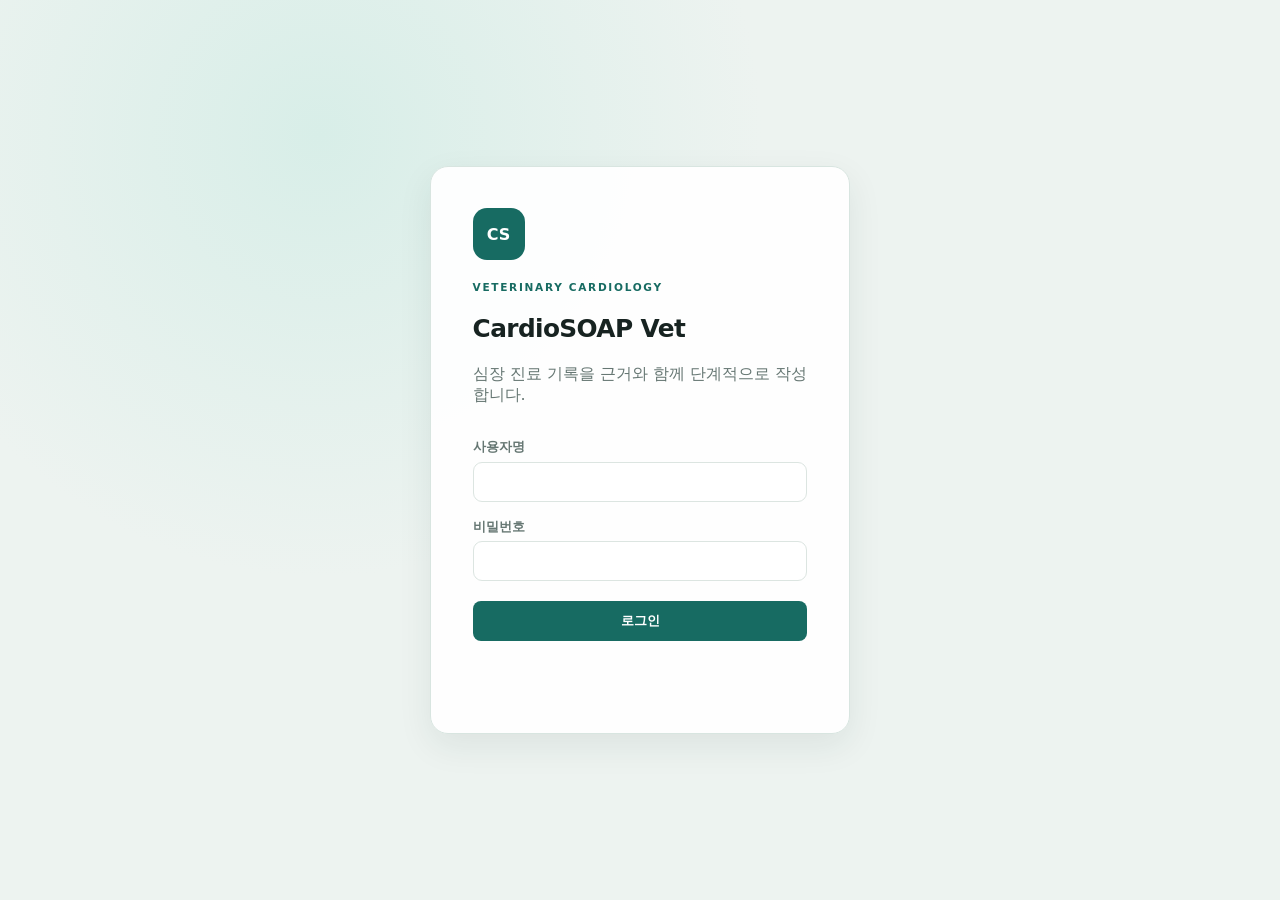
==== static/index.html @ a6a86995 "차트번호 C-000001자동입력하고 레이블로보여주고 커서는 환자입력박스에서감박인다" ====
<!DOCTYPE html>
<html lang="ko">
<head>
    <meta charset="UTF-8">
    <meta name="viewport" content="width=device-width, initial-scale=1.0">
    <meta name="color-scheme" content="light">
    <title>CardioSOAP Vet</title>
    <link rel="stylesheet" href="/static/css/app.css">
</head>
<body>
    <section id="login-view" class="login-view">
        <form id="login-form" class="login-card">
            <div class="brand-mark">CS</div>
            <p class="eyebrow">VETERINARY CARDIOLOGY</p>
            <h1>CardioSOAP Vet</h1>
            <p class="muted">심장 진료 기록을 근거와 함께 단계적으로 작성합니다.</p>
            <label>사용자명<input name="username" autocomplete="username" required></label>
            <label>비밀번호<input name="password" type="password" autocomplete="current-password" required></label>
            <button type="submit" class="primary">로그인</button>
            <p id="login-error" class="error" role="alert"></p>
        </form>
    </section>

    <div id="app-view" class="app-view hidden">
        <header class="topbar">
            <div class="brand-inline"><span>CS</span><strong>CardioSOAP Vet</strong></div>
            <div class="topbar-actions">
                <span id="model-badge" class="badge">AI 설정 확인 중</span>
                <span id="user-name"></span>
                <button id="logout-button" class="ghost">로그아웃</button>
            </div>
        </header>

        <div class="workspace">
            <aside class="left-panel panel">
                <div class="panel-heading">
                    <div><p class="eyebrow">PATIENTS</p><h2>환자</h2></div>
                    <button id="toggle-patient-form" class="icon-button" title="환자 추가">＋</button>
                </div>
                <input id="patient-search" class="search" placeholder="이름 또는 차트번호 검색">
                <form id="patient-form" class="stack compact-form hidden">
                    <p id="new-patient-chart" class="patient-chart-label" aria-live="polite">차트번호 확인 중…</p>
                    <input name="name" placeholder="환자 이름 *" required>
                    <div class="field-row">
                        <input name="species" placeholder="축종 (예: Canine) *" required>
                        <input name="breed" placeholder="품종">
                    </div>
                    <div class="field-row">
                        <select name="sex"><option value="unknown">성별 미상</option><option value="male">수컷</option><option value="female">암컷</option></select>
                        <select name="neutered"><option value="">중성화 미상</option><option value="true">중성화</option><option value="false">미중성화</option></select>
                    </div>
                    <div class="form-actions"><button type="button" data-cancel="patient">취소</button><button class="primary">저장</button></div>
                </form>
                <div id="patient-list" class="item-list"></div>
            </aside>

            <main class="main-panel">
                <section id="empty-state" class="empty-state panel">
                    <div class="empty-icon">♡</div>
                    <h2>환자를 선택하세요</h2>
                    <p>환자 정보와 진료 History를 확인하고 새 SOAP 작성을 시작할 수 있습니다.</p>
                </section>

                <div id="patient-workspace" class="hidden">
                    <section class="patient-banner panel">
                        <div>
                            <p id="patient-chart" class="patient-chart-label"></p>
                            <h1 id="patient-title"></h1>
                            <p id="patient-meta" class="muted"></p>
                        </div>
                        <button id="new-encounter-button" class="primary">새 진료</button>
                    </section>

                    <form id="encounter-form" class="panel form-grid hidden">
                        <div class="section-title"><h2>새 진료 기록</h2><button type="button" data-cancel="encounter" class="ghost">닫기</button></div>
                        <label>질병 카테고리<select name="disease_id" id="encounter-disease"><option value="">미선택</option></select></label>
                        <label>진료일시<input name="visit_at" type="datetime-local"></label>
                        <label class="wide">주호소<textarea name="chief_complaint" rows="2"></textarea></label>
                        <label class="wide">History<textarea name="history_text" rows="4" placeholder="증상 시작, 경과, 투약, 과거력"></textarea></label>
                        <label class="wide">신체검사/기초 소견<textarea name="physical_exam" rows="4"></textarea></label>
                        <div class="form-actions wide"><button class="primary">진료 생성 후 SOAP 작성</button></div>
                    </form>

                    <section class="panel">
                        <div class="section-title"><div><p class="eyebrow">HISTORY</p><h2>진료 이력</h2></div></div>
                        <div id="encounter-list" class="encounter-list"></div>
                    </section>

                    <section id="encounter-workspace" class="hidden">
                        <div class="encounter-header panel">
                            <div><p id="encounter-date" class="eyebrow"></p><h2 id="encounter-title">진료 SOAP</h2><p id="encounter-summary" class="muted"></p></div>
                            <span id="encounter-status" class="status"></span>
                        </div>

                        <section id="encounter-details" class="panel encounter-details collapsed">
                            <button type="button" id="encounter-details-toggle" class="encounter-details-header" aria-expanded="false">
                                <div>
                                    <p class="eyebrow">ENCOUNTER</p>
                                    <h2>진료 기본정보</h2>
                                </div>
                                <span id="encounter-details-preview" class="soap-preview"></span>
                                <span class="soap-chevron" aria-hidden="true"></span>
                            </button>
                            <form id="encounter-edit-form" class="form-grid">
                                <label>질병 카테고리<select name="disease_id" id="encounter-edit-disease"><option value="">미선택</option></select></label>
                                <label>진료일시<input name="visit_at" type="datetime-local"></label>
                                <label class="wide">주호소<textarea name="chief_complaint" rows="2"></textarea></label>
                                <label class="wide">History<textarea name="history_text" rows="4"></textarea></label>
                                <label class="wide">신체검사/기초 소견<textarea name="physical_exam" rows="4"></textarea></label>
                                <div class="form-actions wide">
                                    <span class="muted small">임상 내용을 수정하면 기존 SOAP는 재검토 상태가 됩니다.</span>
                                    <button class="secondary">기본정보 저장</button>
                                </div>
                            </form>
                        </section>

                        <div class="clinical-grid">
                            <section class="panel xray-panel">
                                <div class="section-title"><div><p class="eyebrow">IMAGING</p><h2>X-ray 및 판독 소견</h2></div></div>
                                <form id="xray-form" class="stack compact-form">
                                    <input name="file" type="file" accept="image/jpeg,image/png" required>
                                    <input name="body_region" placeholder="촬영 부위">
                                    <textarea name="reading_text" rows="3" placeholder="수의사 판독 소견 — AI에는 이 텍스트만 전달됩니다."></textarea>
                                    <button class="secondary">업로드</button>
                                </form>
                                <div id="xray-list" class="xray-list"></div>
                            </section>

                            <section class="panel soap-panel">
                                <div class="section-title">
                                    <div><p class="eyebrow">ASSISTED NOTE</p><h2>단계별 SOAP</h2></div>
                                    <span class="review-warning">AI 초안 · 수의사 검토 필수</span>
                                </div>
                                <div id="soap-steps" class="soap-steps"></div>
                            </section>
                        </div>
                    </section>
                </div>
            </main>

            <aside class="right-panel panel">
                <section>
                    <div class="panel-heading"><div><p class="eyebrow">DISEASES</p><h2>질병 분류</h2></div></div>
                    <form id="disease-form" class="stack compact-form">
                        <input name="name" placeholder="질병명" required>
                        <input name="category" value="심장질환" placeholder="카테고리">
                        <button class="secondary">추가</button>
                    </form>
                    <div id="disease-list" class="tag-list"></div>
                </section>
                <hr>
                <section>
                    <div class="panel-heading"><div><p class="eyebrow">KNOWLEDGE</p><h2>의학 문서 인덱스</h2></div></div>
                    <p class="muted small"><code>storage/knowledge/inbox</code>에 PDF를 넣은 뒤 실행하세요.</p>
                    <div id="knowledge-summary" class="knowledge-summary"></div>
                    <div class="field-row">
                        <button id="incremental-index" class="secondary">증분 갱신</button>
                        <button id="full-index" class="danger-ghost">전체 재색인</button>
                    </div>
                    <div id="index-jobs" class="job-list"></div>
                </section>
            </aside>
        </div>
    </div>

    <div id="toast-region" class="toast-region" aria-live="polite"></div>
    <script type="module" src="/static/js/app.js"></script>
</body>
</html>
---- static/css/app.css ----
:root {
    --ink: #172321;
    --muted: #667773;
    --paper: #f3f6f3;
    --surface: #ffffff;
    --line: #dce5e1;
    --teal: #176b62;
    --teal-dark: #0f514b;
    --teal-soft: #e4f2ef;
    --gold: #b7853f;
    --danger: #a94141;
    --shadow: 0 12px 34px rgba(24, 52, 47, .08);
    font-family: Inter, Pretendard, "Noto Sans KR", system-ui, sans-serif;
    color: var(--ink);
    background: var(--paper);
}

* { box-sizing: border-box; }
body { margin: 0; min-height: 100vh; background: var(--paper); }
button, input, select, textarea { font: inherit; }
button { cursor: pointer; }
button:disabled { cursor: not-allowed; opacity: .5; }
input, select, textarea {
    width: 100%;
    border: 1px solid var(--line);
    border-radius: 9px;
    background: #fff;
    color: var(--ink);
    padding: .72rem .8rem;
    outline: none;
}
input:focus, select:focus, textarea:focus { border-color: var(--teal); box-shadow: 0 0 0 3px rgba(23,107,98,.11); }
textarea { resize: vertical; line-height: 1.55; }
label { display: grid; gap: .35rem; color: var(--muted); font-size: .82rem; font-weight: 650; }
hr { border: 0; border-top: 1px solid var(--line); margin: 1.5rem 0; }
code { font-size: .78rem; overflow-wrap: anywhere; }
.hidden { display: none !important; }
.muted { color: var(--muted); }
.small { font-size: .78rem; line-height: 1.55; }
.error { min-height: 1.3rem; color: var(--danger); font-size: .85rem; }
.eyebrow { margin: 0 0 .28rem; color: var(--teal); font-size: .66rem; font-weight: 800; letter-spacing: .16em; }
h1, h2, p { margin-top: 0; }
h1 { margin-bottom: .35rem; font-size: 1.55rem; letter-spacing: -.025em; }
h2 { margin-bottom: 0; font-size: 1.04rem; }

.login-view { min-height: 100vh; display: grid; place-items: center; padding: 2rem; background: radial-gradient(circle at 25% 15%, #d8eee8, transparent 36%), #edf3f0; }
.login-card { width: min(420px, 100%); display: grid; gap: 1rem; padding: 2.6rem; background: rgba(255,255,255,.94); border: 1px solid #d8e5e0; border-radius: 18px; box-shadow: var(--shadow); }
.brand-mark, .brand-inline span { display: grid; place-items: center; background: var(--teal); color: #fff; font-weight: 800; }
.brand-mark { width: 52px; height: 52px; border-radius: 14px; margin-bottom: .3rem; }
.login-card .primary { margin-top: .25rem; }

.topbar { height: 64px; display: flex; align-items: center; justify-content: space-between; gap: 1rem; padding: 0 1.25rem; color: #fff; background: #123e39; }
.brand-inline, .topbar-actions { display: flex; align-items: center; gap: .75rem; }
.brand-inline span { width: 34px; height: 34px; border-radius: 8px; background: rgba(255,255,255,.13); }
.topbar-actions { font-size: .8rem; }
.badge { padding: .35rem .65rem; border: 1px solid rgba(255,255,255,.18); border-radius: 999px; color: #d9ebe7; }

.workspace { display: grid; grid-template-columns: 275px minmax(540px, 1fr) 290px; min-height: calc(100vh - 64px); }
.panel { background: var(--surface); border: 1px solid var(--line); border-radius: 12px; box-shadow: 0 4px 16px rgba(24,52,47,.035); }
.left-panel, .right-panel { border-radius: 0; border-width: 0 1px 0 0; padding: 1.15rem; box-shadow: none; overflow-y: auto; max-height: calc(100vh - 64px); }
.right-panel { border-width: 0 0 0 1px; }
.main-panel { padding: 1.2rem; min-width: 0; overflow-y: auto; max-height: calc(100vh - 64px); }
.panel-heading, .section-title, .patient-banner, .encounter-header { display: flex; align-items: center; justify-content: space-between; gap: 1rem; }
.panel-heading { margin-bottom: .9rem; }
.section-title { grid-column: 1 / -1; margin-bottom: 1rem; }
.icon-button { width: 34px; height: 34px; border: 0; border-radius: 9px; color: var(--teal); background: var(--teal-soft); font-size: 1.25rem; }

.primary, .secondary, .ghost, .danger-ghost, button:not([class]) {
    border-radius: 8px; border: 1px solid transparent; padding: .62rem .86rem; font-weight: 700; font-size: .82rem;
}
.primary { color: #fff; background: var(--teal); }
.primary:hover { background: var(--teal-dark); }
.secondary { color: var(--teal); background: var(--teal-soft); border-color: #c9e3dd; }
.ghost { color: inherit; background: transparent; border-color: currentColor; opacity: .78; }
.danger-ghost { color: var(--danger); background: #fff7f7; border-color: #eed2d2; }
.search { margin-bottom: .75rem; background: #f8faf9; }
.stack { display: grid; gap: .65rem; }
.compact-form { margin-bottom: 1rem; padding: .85rem; border-radius: 10px; background: #f7faf8; }
.field-row { display: grid; grid-template-columns: 1fr 1fr; gap: .55rem; }
.form-actions { display: flex; justify-content: flex-end; gap: .5rem; }

.item-list { display: grid; gap: .45rem; }
.patient-item { padding: .8rem; border: 1px solid transparent; border-radius: 10px; cursor: pointer; transition: .15s ease; }
.patient-item:hover, .patient-item.active { border-color: #c8ddd7; background: var(--teal-soft); }
.patient-item strong { display: block; margin-bottom: .25rem; font-size: .9rem; }
.patient-item span { color: var(--muted); font-size: .73rem; }
.patient-item .patient-list-chart {
    display: inline-flex;
    width: fit-content;
    margin-bottom: .4rem;
    padding: .2rem .45rem;
    border: 1px solid #c9e3dd;
    border-radius: 999px;
    color: var(--teal-dark);
    background: var(--teal-soft);
    font-size: .65rem;
    font-weight: 800;
    font-variant-numeric: tabular-nums;
}
.empty-state { min-height: 58vh; display: grid; place-content: center; justify-items: center; padding: 3rem; text-align: center; color: var(--muted); }
.empty-icon { margin-bottom: 1rem; color: var(--teal); font-size: 3rem; }
.patient-banner, .encounter-header { padding: 1.1rem 1.25rem; margin-bottom: 1rem; }
.patient-banner p, .encounter-header p { margin-bottom: 0; }
.patient-banner .patient-chart-label,
.compact-form .patient-chart-label {
    display: inline-flex;
    align-items: center;
    width: fit-content;
    margin-bottom: .45rem;
    padding: .3rem .62rem;
    border: 1px solid #c9e3dd;
    border-radius: 999px;
    color: var(--teal-dark);
    background: var(--teal-soft);
    font-size: .7rem;
    font-weight: 800;
    font-variant-numeric: tabular-nums;
    letter-spacing: .04em;
}
.form-grid { display: grid; grid-template-columns: 1fr 1fr; gap: .9rem; margin-bottom: 1rem; padding: 1.15rem; }
.wide { grid-column: 1 / -1; }
.encounter-details { margin-bottom: 1rem; padding: 1.1rem; }
.encounter-details-header { display: flex; align-items: center; gap: .7rem; width: 100%; padding: 0; border: 0; color: inherit; background: transparent; text-align: left; }
.encounter-details-header h2 { margin-bottom: 0; }
.encounter-details.expanded .soap-preview { display: none; }
.encounter-details.expanded .soap-chevron { transform: translateY(.12rem) rotate(-135deg); }
.encounter-details.collapsed #encounter-edit-form { display: none; }
.encounter-details.expanded #encounter-edit-form { margin-top: 1rem; }
.encounter-details .form-grid { margin: 0; padding: 0; }
.encounter-details .form-actions { align-items: center; justify-content: space-between; }
.main-panel > div > .panel, #patient-workspace > .panel { margin-bottom: 1rem; }
.encounter-list { display: grid; gap: .55rem; }
.encounter-card { display: grid; grid-template-columns: 100px 1fr auto; gap: .85rem; align-items: center; padding: .8rem; border: 1px solid var(--line); border-radius: 10px; cursor: pointer; }
.encounter-card:hover, .encounter-card.active { border-color: var(--teal); }
.encounter-card time { font-size: .74rem; color: var(--muted); }
.encounter-card strong { font-size: .86rem; }
.status { display: inline-flex; align-items: center; width: fit-content; padding: .28rem .55rem; border-radius: 999px; background: #edf3f1; color: var(--muted); font-size: .68rem; font-weight: 800; }
.status.completed { color: var(--teal); background: var(--teal-soft); }

.clinical-grid { display: grid; grid-template-columns: minmax(230px, 31%) 1fr; gap: 1rem; align-items: start; }
.xray-panel, .soap-panel { padding: 1.1rem; }
.xray-list { display: grid; gap: .65rem; margin-top: 1rem; }
.xray-card { overflow: hidden; border: 1px solid var(--line); border-radius: 9px; }
.xray-card img { display: block; width: 100%; height: 145px; object-fit: cover; background: #eef1ef; }
.xray-card div { padding: .65rem; }
.xray-card textarea { margin-top: .5rem; font-size: .76rem; }
.review-warning { padding: .36rem .58rem; border-radius: 7px; color: #795720; background: #fff4dc; font-size: .68rem; font-weight: 800; }
.soap-steps { display: grid; gap: .8rem; }
.soap-step { border: 1px solid var(--line); border-radius: 10px; overflow: hidden; }
.soap-step.expanded { border-color: #b7d5ce; }
.soap-step.locked { opacity: .62; }
.soap-step-header { display: flex; align-items: center; gap: .7rem; width: 100%; padding: .75rem; border: 0; color: inherit; background: #f7faf8; text-align: left; }
.soap-step-header:hover { background: #eef6f3; }
.stage-letter { display: grid; place-items: center; flex: 0 0 auto; width: 32px; height: 32px; border-radius: 9px; color: #fff; background: var(--teal); font-weight: 900; }
.soap-step-header strong { flex: 0 1 auto; }
.soap-preview { flex: 1; min-width: 0; overflow: hidden; color: var(--muted); font-size: .75rem; font-weight: 500; text-overflow: ellipsis; white-space: nowrap; }
.soap-step.expanded .soap-preview { display: none; }
.soap-step-header .status { margin-left: auto; }
.soap-chevron { flex: 0 0 auto; width: .42rem; height: .42rem; border-right: 2px solid var(--muted); border-bottom: 2px solid var(--muted); transform: translateY(-.12rem) rotate(45deg); }
.soap-step.expanded .soap-chevron { transform: translateY(.12rem) rotate(-135deg); }
.soap-step.collapsed .soap-step-body { display: none; }
.soap-step-body { display: grid; gap: .7rem; padding: .8rem; }
.candidates-fold { border: 1px solid var(--line); border-radius: 9px; background: #fbfcfb; }
.candidates-fold summary { padding: .55rem .75rem; cursor: pointer; font-size: .78rem; font-weight: 750; }
.candidates-fold .candidates { display: grid; gap: .55rem; padding: 0 .7rem .7rem; }
.candidate { padding: .7rem; border: 1px solid var(--line); border-radius: 9px; background: #fff; }
.candidate.selected { border-color: var(--teal); background: #f2faf7; }
.candidate p { margin: 0 0 .55rem; white-space: pre-wrap; font-size: .83rem; line-height: 1.55; }
.evidence { margin-top: .55rem; padding-top: .55rem; border-top: 1px dashed var(--line); color: var(--muted); font-size: .7rem; }
.stale-note { color: var(--danger); font-size: .75rem; font-weight: 700; }

.tag-list { display: flex; flex-wrap: wrap; gap: .4rem; }
.tag { padding: .35rem .55rem; border-radius: 999px; color: var(--teal-dark); background: var(--teal-soft); font-size: .7rem; }
.knowledge-summary { padding: .7rem; margin-bottom: .7rem; border-radius: 9px; background: #f7faf8; font-size: .75rem; line-height: 1.6; }
.job-list { display: grid; gap: .55rem; margin-top: .85rem; }
.job { padding: .65rem; border: 1px solid var(--line); border-radius: 8px; font-size: .72rem; }
.job progress { width: 100%; height: 6px; margin-top: .45rem; }
.toast-region { position: fixed; right: 1rem; bottom: 1rem; z-index: 20; display: grid; gap: .5rem; }
.toast { max-width: 360px; padding: .8rem 1rem; border-radius: 9px; color: #fff; background: #234b46; box-shadow: var(--shadow); font-size: .82rem; }
.toast.error { background: var(--danger); }

@media (max-width: 1180px) {
    .workspace { grid-template-columns: 240px 1fr; }
    .right-panel { grid-column: 1 / -1; max-height: none; display: grid; grid-template-columns: 1fr 1fr; gap: 2rem; border: 1px solid var(--line); }
}
@media (max-width: 820px) {
    .workspace { display: block; }
    .left-panel, .right-panel, .main-panel { max-height: none; border: 0; }
    .left-panel { max-height: 45vh; }
    .clinical-grid, .right-panel { grid-template-columns: 1fr; }
    .encounter-card { grid-template-columns: 1fr; }
    .badge { display: none; }
}
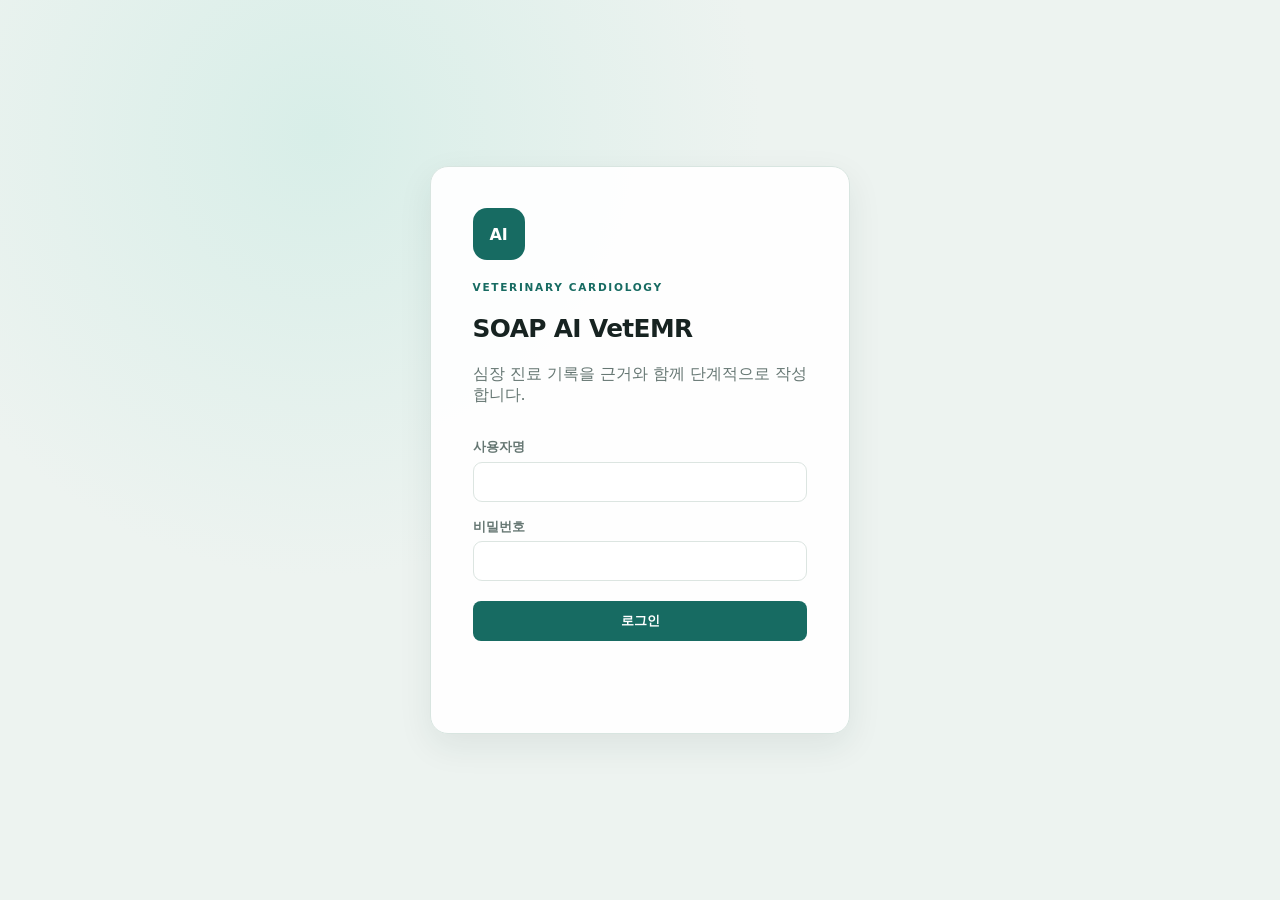
==== commit 7bf08292: "feat: 심장진료 워크플로와 Ettinger 기반 SOAP RAG 구현" ====
--- a/static/index.html
+++ b/static/index.html
@@ -4,15 +4,15 @@
     <meta charset="UTF-8">
     <meta name="viewport" content="width=device-width, initial-scale=1.0">
     <meta name="color-scheme" content="light">
-    <title>CardioSOAP Vet</title>
+    <title>SOAP AI VetEMR</title>
     <link rel="stylesheet" href="/static/css/app.css">
 </head>
 <body>
     <section id="login-view" class="login-view">
         <form id="login-form" class="login-card">
-            <div class="brand-mark">CS</div>
+            <div class="brand-mark">AI</div>
             <p class="eyebrow">VETERINARY CARDIOLOGY</p>
-            <h1>CardioSOAP Vet</h1>
+            <h1>SOAP AI VetEMR</h1>
             <p class="muted">심장 진료 기록을 근거와 함께 단계적으로 작성합니다.</p>
             <label>사용자명<input name="username" autocomplete="username" required></label>
             <label>비밀번호<input name="password" type="password" autocomplete="current-password" required></label>
@@ -23,10 +23,14 @@
 
     <div id="app-view" class="app-view hidden">
         <header class="topbar">
-            <div class="brand-inline"><span>CS</span><strong>CardioSOAP Vet</strong></div>
+            <div class="brand-inline"><span>AI</span><strong>SOAP AI VetEMR</strong></div>
             <div class="topbar-actions">
                 <span id="model-badge" class="badge">AI 설정 확인 중</span>
                 <span id="user-name"></span>
+                <button id="admin-tools-button" type="button" class="topbar-tool" aria-controls="admin-drawer" aria-expanded="false">
+                    <span id="admin-status-dot" class="admin-status-dot" aria-hidden="true"></span>
+                    관리
+                </button>
                 <button id="logout-button" class="ghost">로그아웃</button>
             </div>
         </header>
@@ -38,17 +42,55 @@
                     <button id="toggle-patient-form" class="icon-button" title="환자 추가">＋</button>
                 </div>
                 <input id="patient-search" class="search" placeholder="이름 또는 차트번호 검색">
+                <label class="patient-archive-filter">
+                    <input id="show-archived-patients" type="checkbox">
+                    <span>보관 환자도 보기</span>
+                </label>
                 <form id="patient-form" class="stack compact-form hidden">
                     <p id="new-patient-chart" class="patient-chart-label" aria-live="polite">차트번호 확인 중…</p>
-                    <input name="name" placeholder="환자 이름 *" required>
+                    <input name="name" class="korean-input" lang="ko" inputmode="text" autocomplete="off" autocapitalize="off" placeholder="환자 이름 *" required>
                     <div class="field-row">
-                        <input name="species" placeholder="축종 (예: Canine) *" required>
-                        <input name="breed" placeholder="품종">
+                        <label>종
+                            <select name="species" required>
+                                <option value="">선택</option>
+                                <option value="Canine">개</option>
+                                <option value="Feline">고양이</option>
+                            </select>
+                        </label>
+                        <label>품종<input name="breed" placeholder="품종"></label>
                     </div>
-                    <div class="field-row">
-                        <select name="sex"><option value="unknown">성별 미상</option><option value="male">수컷</option><option value="female">암컷</option></select>
-                        <select name="neutered"><option value="">중성화 미상</option><option value="true">중성화</option><option value="false">미중성화</option></select>
+                    <label>성별
+                        <select name="sex_status" required>
+                            <option value="">성별</option>
+                            <option value="male:false">수컷</option>
+                            <option value="male:true">수컷중성화</option>
+                            <option value="female:false">암컷</option>
+                            <option value="female:true">암컷중성화</option>
+                        </select>
+                    </label>
+                    <div class="birth-date-field">
+                        <label for="patient-birth-date-display">생년월일</label>
+                        <div class="birth-date-control">
+                            <input id="patient-birth-date-display" type="text" inputmode="text" autocomplete="off" placeholder="년/월/일 또는 1y · 1m · 25d" aria-controls="patient-birth-calendar" aria-expanded="false">
+                            <input id="patient-birth-date" name="birth_date" type="hidden">
+                            <button id="birth-calendar-toggle" class="birth-calendar-toggle" type="button" aria-label="생년월일 달력 열기">▾</button>
+                        </div>
+                        <div id="patient-birth-calendar" class="birth-calendar hidden" role="dialog" aria-label="생년월일 달력">
+                            <p class="birth-calendar-help">나이로 입력: 1y(1살) · 1m(1개월) · 25d(25일)</p>
+                            <div class="birth-calendar-header">
+                                <button id="birth-calendar-prev" type="button" class="calendar-nav" aria-label="이전 달">‹</button>
+                                <strong id="birth-calendar-title"></strong>
+                                <button id="birth-calendar-next" type="button" class="calendar-nav" aria-label="다음 달">›</button>
+                            </div>
+                            <div class="birth-calendar-weekdays" aria-hidden="true">
+                                <span>일</span><span>월</span><span>화</span><span>수</span><span>목</span><span>금</span><span>토</span>
+                            </div>
+                            <div id="birth-calendar-days" class="birth-calendar-days"></div>
+                            <button id="birth-calendar-today" type="button" class="birth-calendar-today"></button>
+                        </div>
                     </div>
+                    <label>보호자<input name="owner_name" class="korean-input" lang="ko" inputmode="text" autocomplete="name" autocapitalize="off" placeholder="보호자 이름" required></label>
+                    <label>핸드폰<input name="owner_phone" type="tel" inputmode="numeric" maxlength="13" pattern="010-[0-9]{4}-[0-9]{4}" placeholder="010-0000-0000" autocomplete="tel" required></label>
                     <div class="form-actions"><button type="button" data-cancel="patient">취소</button><button class="primary">저장</button></div>
                 </form>
                 <div id="patient-list" class="item-list"></div>
@@ -65,67 +107,52 @@
                     <section class="patient-banner panel">
                         <div>
                             <p id="patient-chart" class="patient-chart-label"></p>
-                            <h1 id="patient-title"></h1>
+                            <div class="patient-title-line">
+                                <h1 id="patient-title"></h1>
+                                <span id="patient-archive-status" class="status archived hidden">보관됨</span>
+                            </div>
                             <p id="patient-meta" class="muted"></p>
                         </div>
-                        <button id="new-encounter-button" class="primary">새 진료</button>
+                        <div class="form-actions">
+                            <button id="edit-patient-contact-button" type="button" class="secondary">환자 정보 수정</button>
+                            <button id="archive-patient-button" type="button" class="danger-ghost">목록에서 숨기기</button>
+                            <button id="new-encounter-button" type="button" class="primary">새 진료</button>
+                        </div>
                     </section>
 
-                    <form id="encounter-form" class="panel form-grid hidden">
-                        <div class="section-title"><h2>새 진료 기록</h2><button type="button" data-cancel="encounter" class="ghost">닫기</button></div>
-                        <label>질병 카테고리<select name="disease_id" id="encounter-disease"><option value="">미선택</option></select></label>
-                        <label>진료일시<input name="visit_at" type="datetime-local"></label>
-                        <label class="wide">주호소<textarea name="chief_complaint" rows="2"></textarea></label>
-                        <label class="wide">History<textarea name="history_text" rows="4" placeholder="증상 시작, 경과, 투약, 과거력"></textarea></label>
-                        <label class="wide">신체검사/기초 소견<textarea name="physical_exam" rows="4"></textarea></label>
-                        <div class="form-actions wide"><button class="primary">진료 생성 후 SOAP 작성</button></div>
+                    <form id="patient-contact-form" class="panel form-grid hidden">
+                        <div class="section-title">
+                            <h2>환자 정보 수정</h2>
+                            <button id="cancel-patient-contact" type="button" class="ghost">닫기</button>
+                        </div>
+                        <label>환자 이름<input name="name" class="korean-input" lang="ko" inputmode="text" autocomplete="off" autocapitalize="off" maxlength="120" required></label>
+                        <label>보호자<input name="owner_name" class="korean-input" lang="ko" inputmode="text" autocomplete="name" autocapitalize="off" required></label>
+                        <label>핸드폰<input name="owner_phone" type="tel" inputmode="numeric" maxlength="13" pattern="010-[0-9]{4}-[0-9]{4}" placeholder="010-0000-0000" autocomplete="tel" required></label>
+                        <div class="form-actions wide"><button class="primary">수정 저장</button></div>
                     </form>
 
-                    <section class="panel">
-                        <div class="section-title"><div><p class="eyebrow">HISTORY</p><h2>진료 이력</h2></div></div>
-                        <div id="encounter-list" class="encounter-list"></div>
-                    </section>
+                    <form id="encounter-form" class="panel new-subjective-form hidden">
+                        <div class="new-subjective-heading">
+                            <div class="new-subjective-title">
+                                <span class="stage-letter">S</span>
+                                <div><p class="eyebrow">SUBJECTIVE</p><h2>주관적 정보</h2></div>
+                            </div>
+                            <button type="button" data-cancel="encounter" class="ghost">닫기</button>
+                        </div>
+                        <label>주호소<textarea name="chief_complaint" rows="3" placeholder="보호자가 호소하는 주요 증상을 입력하세요." required></textarea></label>
+                        <details id="new-encounter-options" class="new-encounter-options">
+                            <summary>추가 정보 · 질병 분류 및 상세 병력</summary>
+                            <div class="new-encounter-options-body">
+                                <label>질병 분류<select name="disease_id" id="encounter-disease"><option value="">미선택</option></select></label>
+                                <label>상세 병력/보호자 진술<textarea name="history_text" rows="4" placeholder="증상 시작, 경과, 투약, 과거력"></textarea></label>
+                            </div>
+                        </details>
+                        <input name="visit_at" type="hidden">
+                        <div class="form-actions"><button class="primary">S 초안 생성</button></div>
+                    </form>
 
                     <section id="encounter-workspace" class="hidden">
-                        <div class="encounter-header panel">
-                            <div><p id="encounter-date" class="eyebrow"></p><h2 id="encounter-title">진료 SOAP</h2><p id="encounter-summary" class="muted"></p></div>
-                            <span id="encounter-status" class="status"></span>
-                        </div>
-
-                        <section id="encounter-details" class="panel encounter-details collapsed">
-                            <button type="button" id="encounter-details-toggle" class="encounter-details-header" aria-expanded="false">
-                                <div>
-                                    <p class="eyebrow">ENCOUNTER</p>
-                                    <h2>진료 기본정보</h2>
-                                </div>
-                                <span id="encounter-details-preview" class="soap-preview"></span>
-                                <span class="soap-chevron" aria-hidden="true"></span>
-                            </button>
-                            <form id="encounter-edit-form" class="form-grid">
-                                <label>질병 카테고리<select name="disease_id" id="encounter-edit-disease"><option value="">미선택</option></select></label>
-                                <label>진료일시<input name="visit_at" type="datetime-local"></label>
-                                <label class="wide">주호소<textarea name="chief_complaint" rows="2"></textarea></label>
-                                <label class="wide">History<textarea name="history_text" rows="4"></textarea></label>
-                                <label class="wide">신체검사/기초 소견<textarea name="physical_exam" rows="4"></textarea></label>
-                                <div class="form-actions wide">
-                                    <span class="muted small">임상 내용을 수정하면 기존 SOAP는 재검토 상태가 됩니다.</span>
-                                    <button class="secondary">기본정보 저장</button>
-                                </div>
-                            </form>
-                        </section>
-
                         <div class="clinical-grid">
-                            <section class="panel xray-panel">
-                                <div class="section-title"><div><p class="eyebrow">IMAGING</p><h2>X-ray 및 판독 소견</h2></div></div>
-                                <form id="xray-form" class="stack compact-form">
-                                    <input name="file" type="file" accept="image/jpeg,image/png" required>
-                                    <input name="body_region" placeholder="촬영 부위">
-                                    <textarea name="reading_text" rows="3" placeholder="수의사 판독 소견 — AI에는 이 텍스트만 전달됩니다."></textarea>
-                                    <button class="secondary">업로드</button>
-                                </form>
-                                <div id="xray-list" class="xray-list"></div>
-                            </section>
-
                             <section class="panel soap-panel">
                                 <div class="section-title">
                                     <div><p class="eyebrow">ASSISTED NOTE</p><h2>단계별 SOAP</h2></div>
@@ -138,29 +165,57 @@
                 </div>
             </main>
 
-            <aside class="right-panel panel">
-                <section>
-                    <div class="panel-heading"><div><p class="eyebrow">DISEASES</p><h2>질병 분류</h2></div></div>
-                    <form id="disease-form" class="stack compact-form">
-                        <input name="name" placeholder="질병명" required>
-                        <input name="category" value="심장질환" placeholder="카테고리">
-                        <button class="secondary">추가</button>
-                    </form>
-                    <div id="disease-list" class="tag-list"></div>
+            <aside class="right-panel history-panel panel">
+                <section id="history-empty" class="history-empty">
+                    <div class="history-empty-icon">↗</div>
+                    <h2>환자 진료 이력</h2>
+                    <p class="muted small">왼쪽에서 환자를 선택하면 과거 진료가 여기에 표시됩니다.</p>
                 </section>
-                <hr>
-                <section>
-                    <div class="panel-heading"><div><p class="eyebrow">KNOWLEDGE</p><h2>의학 문서 인덱스</h2></div></div>
-                    <p class="muted small"><code>storage/knowledge/inbox</code>에 PDF를 넣은 뒤 실행하세요.</p>
-                    <div id="knowledge-summary" class="knowledge-summary"></div>
-                    <div class="field-row">
-                        <button id="incremental-index" class="secondary">증분 갱신</button>
-                        <button id="full-index" class="danger-ghost">전체 재색인</button>
+                <section id="history-content" class="hidden">
+                    <div class="panel-heading history-heading">
+                        <div>
+                            <p class="eyebrow">HISTORY</p>
+                            <h2 id="history-title">환자 진료 History</h2>
+                            <p id="history-patient-name" class="muted small"></p>
+                        </div>
                     </div>
-                    <div id="index-jobs" class="job-list"></div>
+                    <div id="encounter-list" class="encounter-list"></div>
                 </section>
             </aside>
         </div>
+
+        <div id="admin-backdrop" class="admin-backdrop" aria-hidden="true"></div>
+        <aside id="admin-drawer" class="admin-drawer" aria-hidden="true" aria-labelledby="admin-drawer-title">
+            <div class="admin-drawer-header">
+                <div>
+                    <p class="eyebrow">ADMIN TOOLS</p>
+                    <h2 id="admin-drawer-title">관리 도구</h2>
+                </div>
+                <button id="admin-drawer-close" type="button" class="icon-button" aria-label="관리 도구 닫기">×</button>
+            </div>
+
+            <section class="admin-section">
+                <div class="panel-heading"><div><p class="eyebrow">DISEASES</p><h2>질병 분류</h2></div></div>
+                <p class="muted small">진료에서 선택할 질병 분류를 관리합니다.</p>
+                <form id="disease-form" class="stack compact-form">
+                    <input name="name" placeholder="질병명" required>
+                    <input name="category" value="심장질환" placeholder="카테고리">
+                    <button class="secondary">추가</button>
+                </form>
+                <div id="disease-list" class="tag-list"></div>
+            </section>
+
+            <section class="admin-section">
+                <div class="panel-heading"><div><p class="eyebrow">KNOWLEDGE</p><h2>의학 문서 인덱스</h2></div></div>
+                <p class="muted small"><code>storage/knowledge/inbox</code>에 PDF를 넣은 뒤 실행하세요.</p>
+                <div id="knowledge-summary" class="knowledge-summary"></div>
+                <div class="field-row">
+                    <button id="incremental-index" class="secondary">증분 갱신</button>
+                    <button id="full-index" class="danger-ghost">전체 재색인</button>
+                </div>
+                <div id="index-jobs" class="job-list"></div>
+            </section>
+        </aside>
     </div>
 
     <div id="toast-region" class="toast-region" aria-live="polite"></div>
--- a/static/css/app.css
+++ b/static/css/app.css
@@ -17,6 +17,7 @@
 
 * { box-sizing: border-box; }
 body { margin: 0; min-height: 100vh; background: var(--paper); }
+body.drawer-open { overflow: hidden; }
 button, input, select, textarea { font: inherit; }
 button { cursor: pointer; }
 button:disabled { cursor: not-allowed; opacity: .5; }
@@ -32,6 +33,7 @@
 input:focus, select:focus, textarea:focus { border-color: var(--teal); box-shadow: 0 0 0 3px rgba(23,107,98,.11); }
 textarea { resize: vertical; line-height: 1.55; }
 label { display: grid; gap: .35rem; color: var(--muted); font-size: .82rem; font-weight: 650; }
+.korean-input { ime-mode: active; }
 hr { border: 0; border-top: 1px solid var(--line); margin: 1.5rem 0; }
 code { font-size: .78rem; overflow-wrap: anywhere; }
 .hidden { display: none !important; }
@@ -54,13 +56,17 @@
 .brand-inline span { width: 34px; height: 34px; border-radius: 8px; background: rgba(255,255,255,.13); }
 .topbar-actions { font-size: .8rem; }
 .badge { padding: .35rem .65rem; border: 1px solid rgba(255,255,255,.18); border-radius: 999px; color: #d9ebe7; }
-
-.workspace { display: grid; grid-template-columns: 275px minmax(540px, 1fr) 290px; min-height: calc(100vh - 64px); }
+.topbar-tool { display: inline-flex; align-items: center; gap: .45rem; padding: .55rem .75rem; border: 1px solid rgba(255,255,255,.24); border-radius: 8px; color: #fff; background: rgba(255,255,255,.08); font-size: .8rem; font-weight: 700; }
+.topbar-tool:hover { background: rgba(255,255,255,.16); }
+.admin-status-dot { width: 7px; height: 7px; border-radius: 50%; background: #7fd1b9; box-shadow: 0 0 0 3px rgba(127,209,185,.12); }
+.admin-status-dot.warning { background: #f0a2a2; box-shadow: 0 0 0 3px rgba(240,162,162,.12); }
+
+.workspace { display: grid; grid-template-columns: 260px minmax(600px, 1fr) 350px; min-height: calc(100vh - 64px); }
 .panel { background: var(--surface); border: 1px solid var(--line); border-radius: 12px; box-shadow: 0 4px 16px rgba(24,52,47,.035); }
 .left-panel, .right-panel { border-radius: 0; border-width: 0 1px 0 0; padding: 1.15rem; box-shadow: none; overflow-y: auto; max-height: calc(100vh - 64px); }
 .right-panel { border-width: 0 0 0 1px; }
 .main-panel { padding: 1.2rem; min-width: 0; overflow-y: auto; max-height: calc(100vh - 64px); }
-.panel-heading, .section-title, .patient-banner, .encounter-header { display: flex; align-items: center; justify-content: space-between; gap: 1rem; }
+.panel-heading, .section-title, .patient-banner { display: flex; align-items: center; justify-content: space-between; gap: 1rem; }
 .panel-heading { margin-bottom: .9rem; }
 .section-title { grid-column: 1 / -1; margin-bottom: 1rem; }
 .icon-button { width: 34px; height: 34px; border: 0; border-radius: 9px; color: var(--teal); background: var(--teal-soft); font-size: 1.25rem; }
@@ -74,14 +80,90 @@
 .ghost { color: inherit; background: transparent; border-color: currentColor; opacity: .78; }
 .danger-ghost { color: var(--danger); background: #fff7f7; border-color: #eed2d2; }
 .search { margin-bottom: .75rem; background: #f8faf9; }
+.patient-archive-filter { display: flex; align-items: center; gap: .45rem; margin: -.15rem 0 .8rem; color: var(--muted); font-size: .72rem; font-weight: 700; cursor: pointer; }
+.patient-archive-filter input { width: auto; margin: 0; accent-color: var(--teal); }
 .stack { display: grid; gap: .65rem; }
 .compact-form { margin-bottom: 1rem; padding: .85rem; border-radius: 10px; background: #f7faf8; }
 .field-row { display: grid; grid-template-columns: 1fr 1fr; gap: .55rem; }
 .form-actions { display: flex; justify-content: flex-end; gap: .5rem; }
 
+.birth-date-field { position: relative; display: grid; gap: .35rem; }
+.birth-date-control { position: relative; }
+.birth-date-control input { padding-right: 2.5rem; }
+.birth-calendar-toggle {
+    position: absolute;
+    top: 1px;
+    right: 1px;
+    width: 2.35rem;
+    height: calc(100% - 2px);
+    padding: 0;
+    border: 0;
+    border-left: 1px solid var(--line);
+    border-radius: 0 8px 8px 0;
+    color: var(--teal-dark);
+    background: #f7faf8;
+    font-size: 1rem;
+}
+.birth-calendar {
+    position: absolute;
+    top: calc(100% + .35rem);
+    left: 0;
+    z-index: 15;
+    width: 100%;
+    padding: .7rem;
+    border: 1px solid #bfd5cf;
+    border-radius: 10px;
+    background: #fff;
+    box-shadow: 0 14px 30px rgba(24, 52, 47, .16);
+}
+.birth-calendar-help { margin: 0 0 .55rem; color: var(--muted); font-size: .65rem; line-height: 1.4; }
+.birth-calendar-header { display: grid; grid-template-columns: 28px 1fr 28px; align-items: center; gap: .35rem; margin-bottom: .55rem; text-align: center; }
+.birth-calendar-header strong { font-size: .86rem; }
+.calendar-nav {
+    width: 28px;
+    height: 28px;
+    padding: 0;
+    border: 1px solid var(--line);
+    border-radius: 7px;
+    color: var(--teal-dark);
+    background: #f7faf8;
+    font-size: 1rem;
+}
+.birth-calendar-weekdays, .birth-calendar-days { display: grid; grid-template-columns: repeat(7, 1fr); gap: .16rem; }
+.birth-calendar-weekdays { margin-bottom: .22rem; color: var(--muted); font-size: .64rem; font-weight: 750; text-align: center; }
+.calendar-day {
+    aspect-ratio: 1;
+    min-width: 0;
+    padding: 0;
+    border: 0;
+    border-radius: 7px;
+    color: var(--ink);
+    background: transparent;
+    font-size: .7rem;
+}
+.calendar-day:hover { background: var(--teal-soft); }
+.calendar-day.other-month { color: #a8b4b1; }
+.calendar-day.sunday { color: var(--danger); }
+.calendar-day.saturday { color: var(--teal); }
+.calendar-day.today { box-shadow: inset 0 0 0 1px var(--teal); }
+.calendar-day.selected { color: #fff; background: var(--teal); box-shadow: none; font-weight: 850; }
+.birth-calendar-today {
+    width: 100%;
+    margin-top: .5rem;
+    padding: .42rem .5rem;
+    border: 0;
+    border-radius: 7px;
+    color: var(--teal-dark);
+    background: var(--teal-soft);
+    font-size: .68rem;
+    font-weight: 750;
+}
+
 .item-list { display: grid; gap: .45rem; }
 .patient-item { padding: .8rem; border: 1px solid transparent; border-radius: 10px; cursor: pointer; transition: .15s ease; }
 .patient-item:hover, .patient-item.active { border-color: #c8ddd7; background: var(--teal-soft); }
+.patient-item.archived { border-style: dashed; opacity: .7; }
+.patient-item.archived.active { opacity: 1; }
 .patient-item strong { display: block; margin-bottom: .25rem; font-size: .9rem; }
 .patient-item span { color: var(--muted); font-size: .73rem; }
 .patient-item .patient-list-chart {
@@ -99,8 +181,12 @@
 }
 .empty-state { min-height: 58vh; display: grid; place-content: center; justify-items: center; padding: 3rem; text-align: center; color: var(--muted); }
 .empty-icon { margin-bottom: 1rem; color: var(--teal); font-size: 3rem; }
-.patient-banner, .encounter-header { padding: 1.1rem 1.25rem; margin-bottom: 1rem; }
-.patient-banner p, .encounter-header p { margin-bottom: 0; }
+.patient-banner { position: sticky; top: 0; z-index: 10; padding: 1.1rem 1.25rem; margin-bottom: 1rem; }
+.patient-banner p { margin-bottom: 0; }
+.patient-banner #patient-meta { color: var(--ink); font-weight: 700; }
+.patient-title-line { display: flex; align-items: center; flex-wrap: wrap; gap: .55rem; }
+.patient-title-line h1 { margin-bottom: .35rem; }
+.status.archived { color: #795720; background: #fff4dc; }
 .patient-banner .patient-chart-label,
 .compact-form .patient-chart-label {
     display: inline-flex;
@@ -117,42 +203,69 @@
     font-variant-numeric: tabular-nums;
     letter-spacing: .04em;
 }
+.new-subjective-form { display: grid; gap: .9rem; padding: 1.15rem; margin-bottom: 1rem; border-color: #b7d5ce; }
+.new-subjective-heading, .new-subjective-title { display: flex; align-items: center; gap: .75rem; }
+.new-subjective-heading { justify-content: space-between; }
+.new-subjective-title .eyebrow { margin-bottom: .15rem; }
+.new-encounter-options { border: 1px solid var(--line); border-radius: 9px; background: #fbfcfb; }
+.new-encounter-options summary { padding: .65rem .75rem; cursor: pointer; color: var(--teal-dark); font-size: .76rem; font-weight: 750; }
+.new-encounter-options-body { display: grid; gap: .75rem; padding: 0 .75rem .75rem; }
 .form-grid { display: grid; grid-template-columns: 1fr 1fr; gap: .9rem; margin-bottom: 1rem; padding: 1.15rem; }
 .wide { grid-column: 1 / -1; }
-.encounter-details { margin-bottom: 1rem; padding: 1.1rem; }
-.encounter-details-header { display: flex; align-items: center; gap: .7rem; width: 100%; padding: 0; border: 0; color: inherit; background: transparent; text-align: left; }
-.encounter-details-header h2 { margin-bottom: 0; }
-.encounter-details.expanded .soap-preview { display: none; }
-.encounter-details.expanded .soap-chevron { transform: translateY(.12rem) rotate(-135deg); }
-.encounter-details.collapsed #encounter-edit-form { display: none; }
-.encounter-details.expanded #encounter-edit-form { margin-top: 1rem; }
-.encounter-details .form-grid { margin: 0; padding: 0; }
-.encounter-details .form-actions { align-items: center; justify-content: space-between; }
 .main-panel > div > .panel, #patient-workspace > .panel { margin-bottom: 1rem; }
 .encounter-list { display: grid; gap: .55rem; }
 .encounter-card { display: grid; grid-template-columns: 100px 1fr auto; gap: .85rem; align-items: center; padding: .8rem; border: 1px solid var(--line); border-radius: 10px; cursor: pointer; }
 .encounter-card:hover, .encounter-card.active { border-color: var(--teal); }
-.encounter-card time { font-size: .74rem; color: var(--muted); }
+.encounter-card.active { background: #f2faf7; box-shadow: inset 3px 0 0 var(--teal); }
+.encounter-card time { font-size: .74rem; color: var(--ink); font-weight: 700; }
 .encounter-card strong { font-size: .86rem; }
+.history-heading { align-items: flex-start; }
+.history-heading p:last-child { margin: .35rem 0 0; }
+.history-empty { min-height: 46vh; display: grid; place-content: center; justify-items: center; text-align: center; }
+.history-empty-icon { display: grid; place-items: center; width: 40px; height: 40px; margin-bottom: .8rem; border-radius: 12px; color: var(--teal); background: var(--teal-soft); font-weight: 900; }
+.history-empty p { max-width: 220px; margin: .65rem 0 0; }
+.history-panel .encounter-card { grid-template-columns: minmax(0, 1fr) auto; gap: .45rem .65rem; align-items: start; }
+.history-panel .encounter-card > div { min-width: 0; }
+.history-panel .encounter-card .status { grid-column: 2; grid-row: 1; }
+.encounter-history-title { display: flex; align-items: baseline; gap: .3rem; margin-bottom: .2rem; }
+.history-panel .encounter-card strong { overflow: hidden; text-overflow: ellipsis; white-space: nowrap; }
+.history-panel .encounter-card .small { display: -webkit-box; overflow: hidden; -webkit-box-orient: vertical; -webkit-line-clamp: 2; }
 .status { display: inline-flex; align-items: center; width: fit-content; padding: .28rem .55rem; border-radius: 999px; background: #edf3f1; color: var(--muted); font-size: .68rem; font-weight: 800; }
 .status.completed { color: var(--teal); background: var(--teal-soft); }
 
-.clinical-grid { display: grid; grid-template-columns: minmax(230px, 31%) 1fr; gap: 1rem; align-items: start; }
-.xray-panel, .soap-panel { padding: 1.1rem; }
-.xray-list { display: grid; gap: .65rem; margin-top: 1rem; }
-.xray-card { overflow: hidden; border: 1px solid var(--line); border-radius: 9px; }
-.xray-card img { display: block; width: 100%; height: 145px; object-fit: cover; background: #eef1ef; }
-.xray-card div { padding: .65rem; }
-.xray-card textarea { margin-top: .5rem; font-size: .76rem; }
+.clinical-grid { display: block; }
+.soap-panel { padding: 1.1rem; }
+.objective-xrays { border: 1px solid var(--line); border-radius: 10px; background: #fbfcfb; }
+.objective-xrays > summary { display: flex; align-items: center; justify-content: space-between; gap: 1rem; padding: .72rem .8rem; cursor: pointer; list-style: none; }
+.objective-xrays > summary::-webkit-details-marker { display: none; }
+.objective-xrays > summary > span:first-child { display: grid; gap: .15rem; }
+.objective-xrays > summary::after { content: "›"; flex: 0 0 auto; color: var(--muted); font-size: 1.2rem; line-height: 1; transition: transform .15s ease; }
+.objective-xrays[open] > summary::after { transform: rotate(90deg); }
+.xray-summary { margin-left: auto; color: var(--teal-dark); font-size: .72rem; font-weight: 800; white-space: nowrap; }
+.objective-xray-body { display: grid; gap: .85rem; padding: 0 .8rem .8rem; border-top: 1px solid var(--line); }
+.xray-form-grid { display: grid; grid-template-columns: minmax(0, 1fr) minmax(160px, .55fr); gap: .7rem; padding-top: .8rem; }
+.xray-form-grid .form-actions { margin-top: 0; }
+.xray-list { display: grid; gap: .75rem; }
+.xray-empty { padding: .3rem 0; }
+.xray-card { display: grid; grid-template-columns: minmax(170px, 220px) minmax(0, 1fr); overflow: hidden; border: 1px solid var(--line); border-radius: 9px; background: #fff; }
+.xray-preview { min-height: 170px; background: #eef1ef; }
+.xray-card img { display: block; width: 100%; height: 100%; min-height: 170px; max-height: 230px; object-fit: cover; }
+.xray-card-body { display: grid; gap: .6rem; padding: .75rem; }
+.xray-card-heading { display: flex; align-items: center; justify-content: space-between; gap: .7rem; }
+.xray-card textarea { margin-top: .35rem; font-size: .78rem; }
+.xray-card .form-actions { justify-content: flex-end; margin-top: 0; }
 .review-warning { padding: .36rem .58rem; border-radius: 7px; color: #795720; background: #fff4dc; font-size: .68rem; font-weight: 800; }
 .soap-steps { display: grid; gap: .8rem; }
 .soap-step { border: 1px solid var(--line); border-radius: 10px; overflow: hidden; }
 .soap-step.expanded { border-color: #b7d5ce; }
 .soap-step.locked { opacity: .62; }
+.soap-step.locked.objective-step { opacity: 1; }
+.soap-step.locked.objective-step .generate,
+.soap-step.locked.objective-step .soap-editor,
+.soap-step.locked.objective-step .confirm { opacity: .62; }
 .soap-step-header { display: flex; align-items: center; gap: .7rem; width: 100%; padding: .75rem; border: 0; color: inherit; background: #f7faf8; text-align: left; }
 .soap-step-header:hover { background: #eef6f3; }
-.stage-letter { display: grid; place-items: center; flex: 0 0 auto; width: 32px; height: 32px; border-radius: 9px; color: #fff; background: var(--teal); font-weight: 900; }
-.soap-step-header strong { flex: 0 1 auto; }
+.stage-label { display: grid; place-items: center; flex: 0 0 176px; min-height: 38px; padding: .25rem .75rem; border-radius: 9px; color: #fff; background: var(--teal); font-size: .78rem; font-weight: 850; line-height: 1.2; text-align: center; }
 .soap-preview { flex: 1; min-width: 0; overflow: hidden; color: var(--muted); font-size: .75rem; font-weight: 500; text-overflow: ellipsis; white-space: nowrap; }
 .soap-step.expanded .soap-preview { display: none; }
 .soap-step-header .status { margin-left: auto; }
@@ -160,13 +273,27 @@
 .soap-step.expanded .soap-chevron { transform: translateY(.12rem) rotate(-135deg); }
 .soap-step.collapsed .soap-step-body { display: none; }
 .soap-step-body { display: grid; gap: .7rem; padding: .8rem; }
+.soap-stage-actions { display: flex; flex-wrap: wrap; gap: .5rem; }
+.notebooklm-link { display: inline-flex; align-items: center; gap: .35rem; text-decoration: none; }
 .candidates-fold { border: 1px solid var(--line); border-radius: 9px; background: #fbfcfb; }
 .candidates-fold summary { padding: .55rem .75rem; cursor: pointer; font-size: .78rem; font-weight: 750; }
 .candidates-fold .candidates { display: grid; gap: .55rem; padding: 0 .7rem .7rem; }
 .candidate { padding: .7rem; border: 1px solid var(--line); border-radius: 9px; background: #fff; }
 .candidate.selected { border-color: var(--teal); background: #f2faf7; }
 .candidate p { margin: 0 0 .55rem; white-space: pre-wrap; font-size: .83rem; line-height: 1.55; }
-.evidence { margin-top: .55rem; padding-top: .55rem; border-top: 1px dashed var(--line); color: var(--muted); font-size: .7rem; }
+.evidence-text small { display: block; margin-top: .18rem; color: var(--muted); font-size: .68rem; }
+.evidence { margin-top: .55rem; padding-top: .55rem; border-top: 1px dashed var(--line); color: var(--muted); font-size: .72rem; }
+.evidence summary { display: flex; align-items: center; gap: .45rem; width: fit-content; cursor: pointer; color: var(--teal-dark); font-weight: 800; list-style: none; }
+.evidence summary::-webkit-details-marker { display: none; }
+.evidence summary::before { content: "›"; font-size: 1rem; line-height: 1; transition: transform .15s ease; }
+.evidence[open] summary::before { transform: rotate(90deg); }
+.evidence-count { padding: .12rem .36rem; border-radius: 999px; color: var(--muted); background: #edf3f1; font-size: .62rem; }
+.evidence-list { display: none; gap: .45rem; max-height: 320px; margin-top: .55rem; overflow-y: auto; }
+.evidence[open] .evidence-list { display: grid; }
+.evidence-item { display: grid; grid-template-columns: minmax(0, 1fr) minmax(0, 1fr); gap: .65rem; padding: .6rem; border: 1px solid var(--line); border-radius: 8px; background: #fbfcfb; }
+.evidence-item > div + div { padding-left: .65rem; border-left: 1px solid var(--line); }
+.evidence-label { display: block; margin-bottom: .25rem; color: var(--teal-dark); font-size: .65rem; font-weight: 800; }
+.evidence-text { overflow-wrap: anywhere; line-height: 1.45; }
 .stale-note { color: var(--danger); font-size: .75rem; font-weight: 700; }
 
 .tag-list { display: flex; flex-wrap: wrap; gap: .4rem; }
@@ -175,19 +302,41 @@
 .job-list { display: grid; gap: .55rem; margin-top: .85rem; }
 .job { padding: .65rem; border: 1px solid var(--line); border-radius: 8px; font-size: .72rem; }
 .job progress { width: 100%; height: 6px; margin-top: .45rem; }
+.job-current { padding-top: .55rem; margin-top: .55rem; border-top: 1px dashed var(--line); color: var(--muted); line-height: 1.45; }
+.job-current-file { overflow: hidden; margin-bottom: .15rem; color: var(--ink); font-weight: 700; text-overflow: ellipsis; white-space: nowrap; }
+.job-current progress { height: 8px; }
+.admin-backdrop { position: fixed; inset: 64px 0 0; z-index: 29; visibility: hidden; background: rgba(12,31,28,.34); opacity: 0; transition: opacity .18s ease, visibility .18s ease; }
+.admin-backdrop.open { visibility: visible; opacity: 1; }
+.admin-drawer { position: fixed; top: 64px; right: 0; bottom: 0; z-index: 30; width: min(430px, calc(100vw - 2rem)); padding: 1.25rem; overflow-y: auto; background: var(--surface); box-shadow: -18px 0 42px rgba(17,45,40,.18); visibility: hidden; transform: translateX(105%); transition: transform .2s ease, visibility .2s ease; }
+.admin-drawer.open { visibility: visible; transform: translateX(0); }
+.admin-drawer-header { display: flex; align-items: center; justify-content: space-between; gap: 1rem; padding-bottom: 1rem; border-bottom: 1px solid var(--line); }
+.admin-drawer-header .icon-button { font-size: 1.35rem; }
+.admin-section { padding: 1.25rem 0; }
+.admin-section + .admin-section { border-top: 1px solid var(--line); }
+.admin-section > .muted { margin: -.35rem 0 .9rem; }
 .toast-region { position: fixed; right: 1rem; bottom: 1rem; z-index: 20; display: grid; gap: .5rem; }
 .toast { max-width: 360px; padding: .8rem 1rem; border-radius: 9px; color: #fff; background: #234b46; box-shadow: var(--shadow); font-size: .82rem; }
 .toast.error { background: var(--danger); }
 
 @media (max-width: 1180px) {
     .workspace { grid-template-columns: 240px 1fr; }
-    .right-panel { grid-column: 1 / -1; max-height: none; display: grid; grid-template-columns: 1fr 1fr; gap: 2rem; border: 1px solid var(--line); }
+    .right-panel { grid-column: 1 / -1; max-height: none; border: 1px solid var(--line); }
+    .history-panel .encounter-list { grid-template-columns: repeat(auto-fit, minmax(250px, 1fr)); }
 }
 @media (max-width: 820px) {
     .workspace { display: block; }
     .left-panel, .right-panel, .main-panel { max-height: none; border: 0; }
     .left-panel { max-height: 45vh; }
-    .clinical-grid, .right-panel { grid-template-columns: 1fr; }
+    .history-panel .encounter-list { grid-template-columns: 1fr; }
+    .patient-banner { position: static; z-index: auto; align-items: flex-start; flex-direction: column; }
+    .topbar-actions { gap: .45rem; }
+    .topbar-tool { padding-inline: .65rem; }
+    .objective-xrays > summary { align-items: flex-start; }
+    .xray-summary { white-space: normal; }
+    .xray-form-grid, .xray-card { grid-template-columns: 1fr; }
+    .xray-card img { height: 190px; min-height: 0; }
     .encounter-card { grid-template-columns: 1fr; }
     .badge { display: none; }
-}
+    .evidence-item { grid-template-columns: 1fr; }
+    .evidence-item > div + div { padding-top: .55rem; padding-left: 0; border-top: 1px solid var(--line); border-left: 0; }
+}
